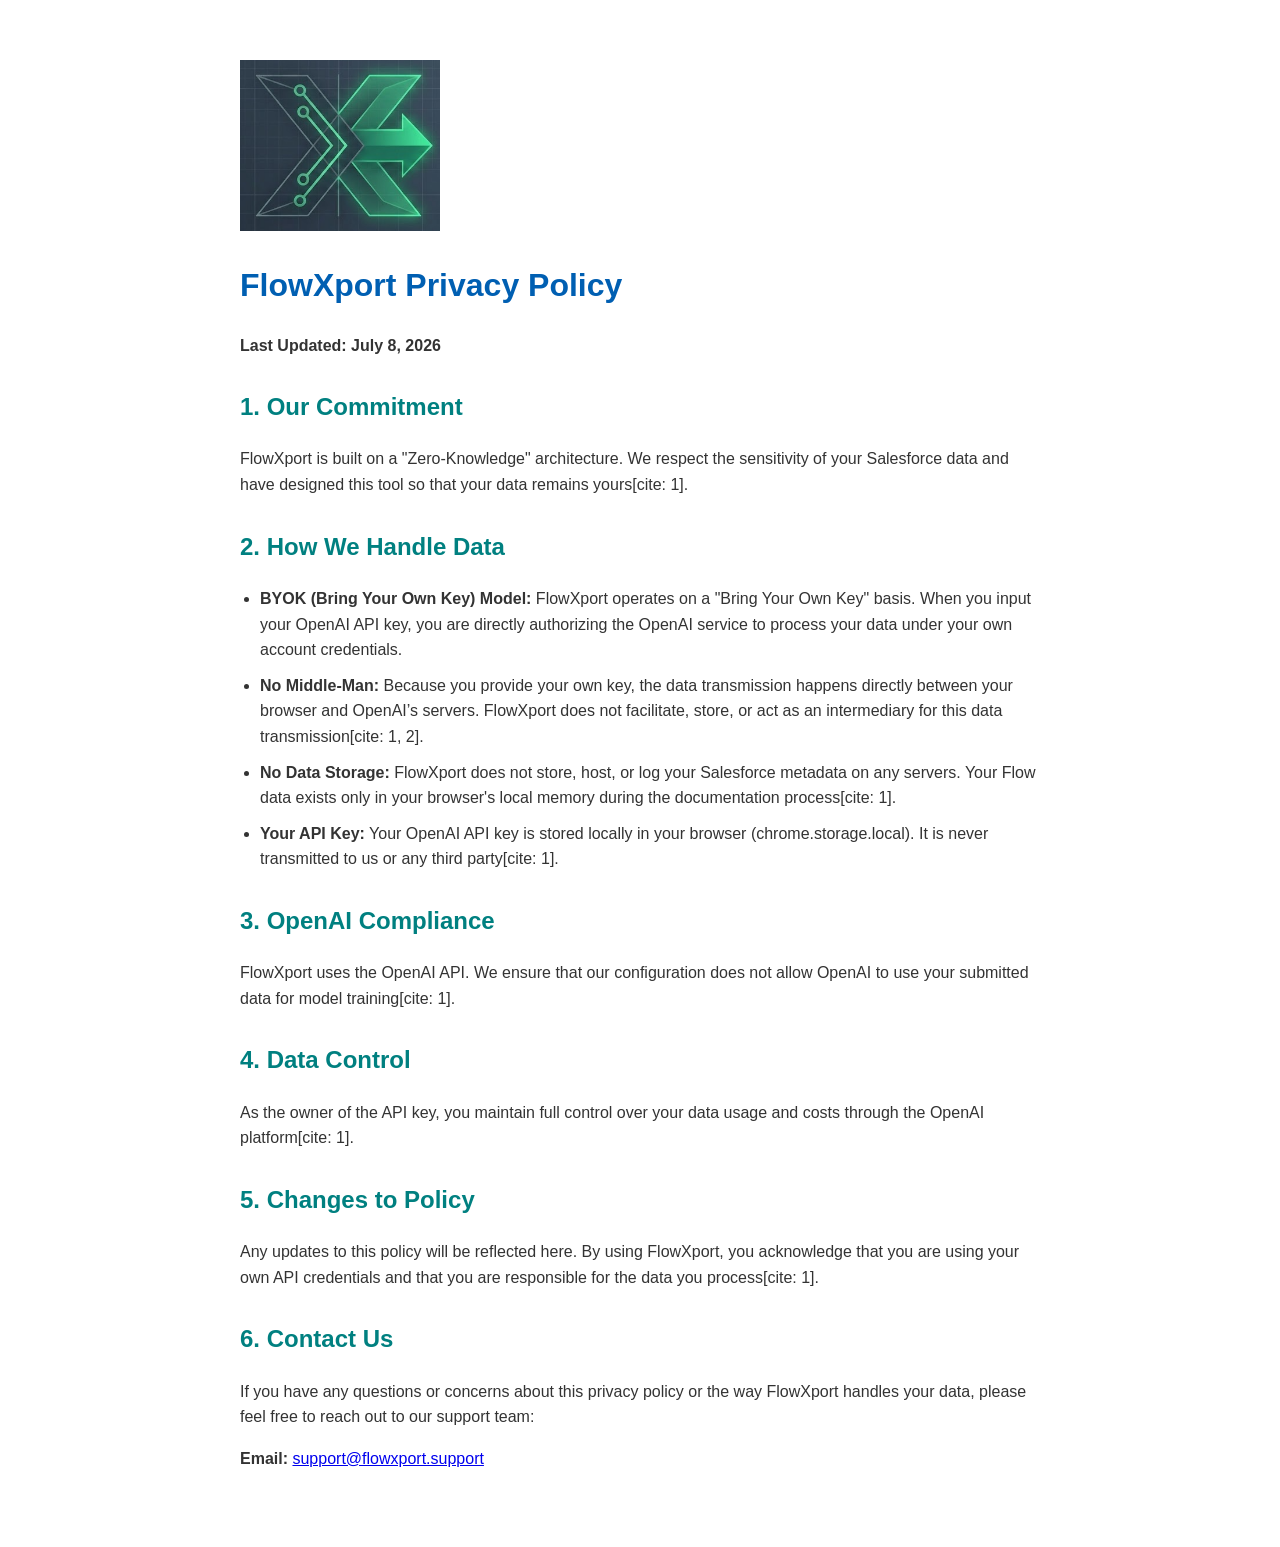
==== index.html @ b4d0e9b3 "Update index.html" ====
<!DOCTYPE html>
<html lang="en">
<head>
    <meta charset="UTF-8">
    <meta name="viewport" content="width=device-width, initial-scale=1.0">

    <div style="text-align: left; margin-bottom: 20px;">
    <img src="logo.png" alt="FlowXport Logo" style="max-width: 200px;">
    </div>
    <title>FlowXport Privacy Policy</title>
    <style>
        body { font-family: 'Segoe UI', Arial, sans-serif; line-height: 1.6; max-width: 800px; margin: 40px auto; padding: 20px; color: #333; }
        h1 { color: #005fb2; }
        h2 { color: #008080; margin-top: 30px; }
        ul { padding-left: 20px; }
        li { margin-bottom: 10px; }
    </style>
</head>
<body>

    <h1>FlowXport Privacy Policy</h1>
    <p><strong>Last Updated: July 8, 2026</strong></p>

    <h2>1. Our Commitment</h2>
    <p>FlowXport is built on a "Zero-Knowledge" architecture. We respect the sensitivity of your Salesforce data and have designed this tool so that your data remains yours[cite: 1].</p>

    <h2>2. How We Handle Data</h2>
    <ul>
        <li><strong>BYOK (Bring Your Own Key) Model:</strong> FlowXport operates on a "Bring Your Own Key" basis. When you input your OpenAI API key, you are directly authorizing the OpenAI service to process your data under your own account credentials.</li>
        <li><strong>No Middle-Man:</strong> Because you provide your own key, the data transmission happens directly between your browser and OpenAI’s servers. FlowXport does not facilitate, store, or act as an intermediary for this data transmission[cite: 1, 2].</li>
        <li><strong>No Data Storage:</strong> FlowXport does not store, host, or log your Salesforce metadata on any servers. Your Flow data exists only in your browser's local memory during the documentation process[cite: 1].</li>
        <li><strong>Your API Key:</strong> Your OpenAI API key is stored locally in your browser (chrome.storage.local). It is never transmitted to us or any third party[cite: 1].</li>
    </ul>

    <h2>3. OpenAI Compliance</h2>
    <p>FlowXport uses the OpenAI API. We ensure that our configuration does not allow OpenAI to use your submitted data for model training[cite: 1].</p>

    <h2>4. Data Control</h2>
    <p>As the owner of the API key, you maintain full control over your data usage and costs through the OpenAI platform[cite: 1].</p>

    <h2>5. Changes to Policy</h2>
    <p>Any updates to this policy will be reflected here. By using FlowXport, you acknowledge that you are using your own API credentials and that you are responsible for the data you process[cite: 1].</p>

    <h2>6. Contact Us</h2>
    <p>If you have any questions or concerns about this privacy policy or the way FlowXport handles your data, please feel free to reach out to our support team:</p>
    <p><strong>Email:</strong> <a href="mailto:help-desk@flowxport.support">support@flowxport.support</a></p>

</body>
</html>
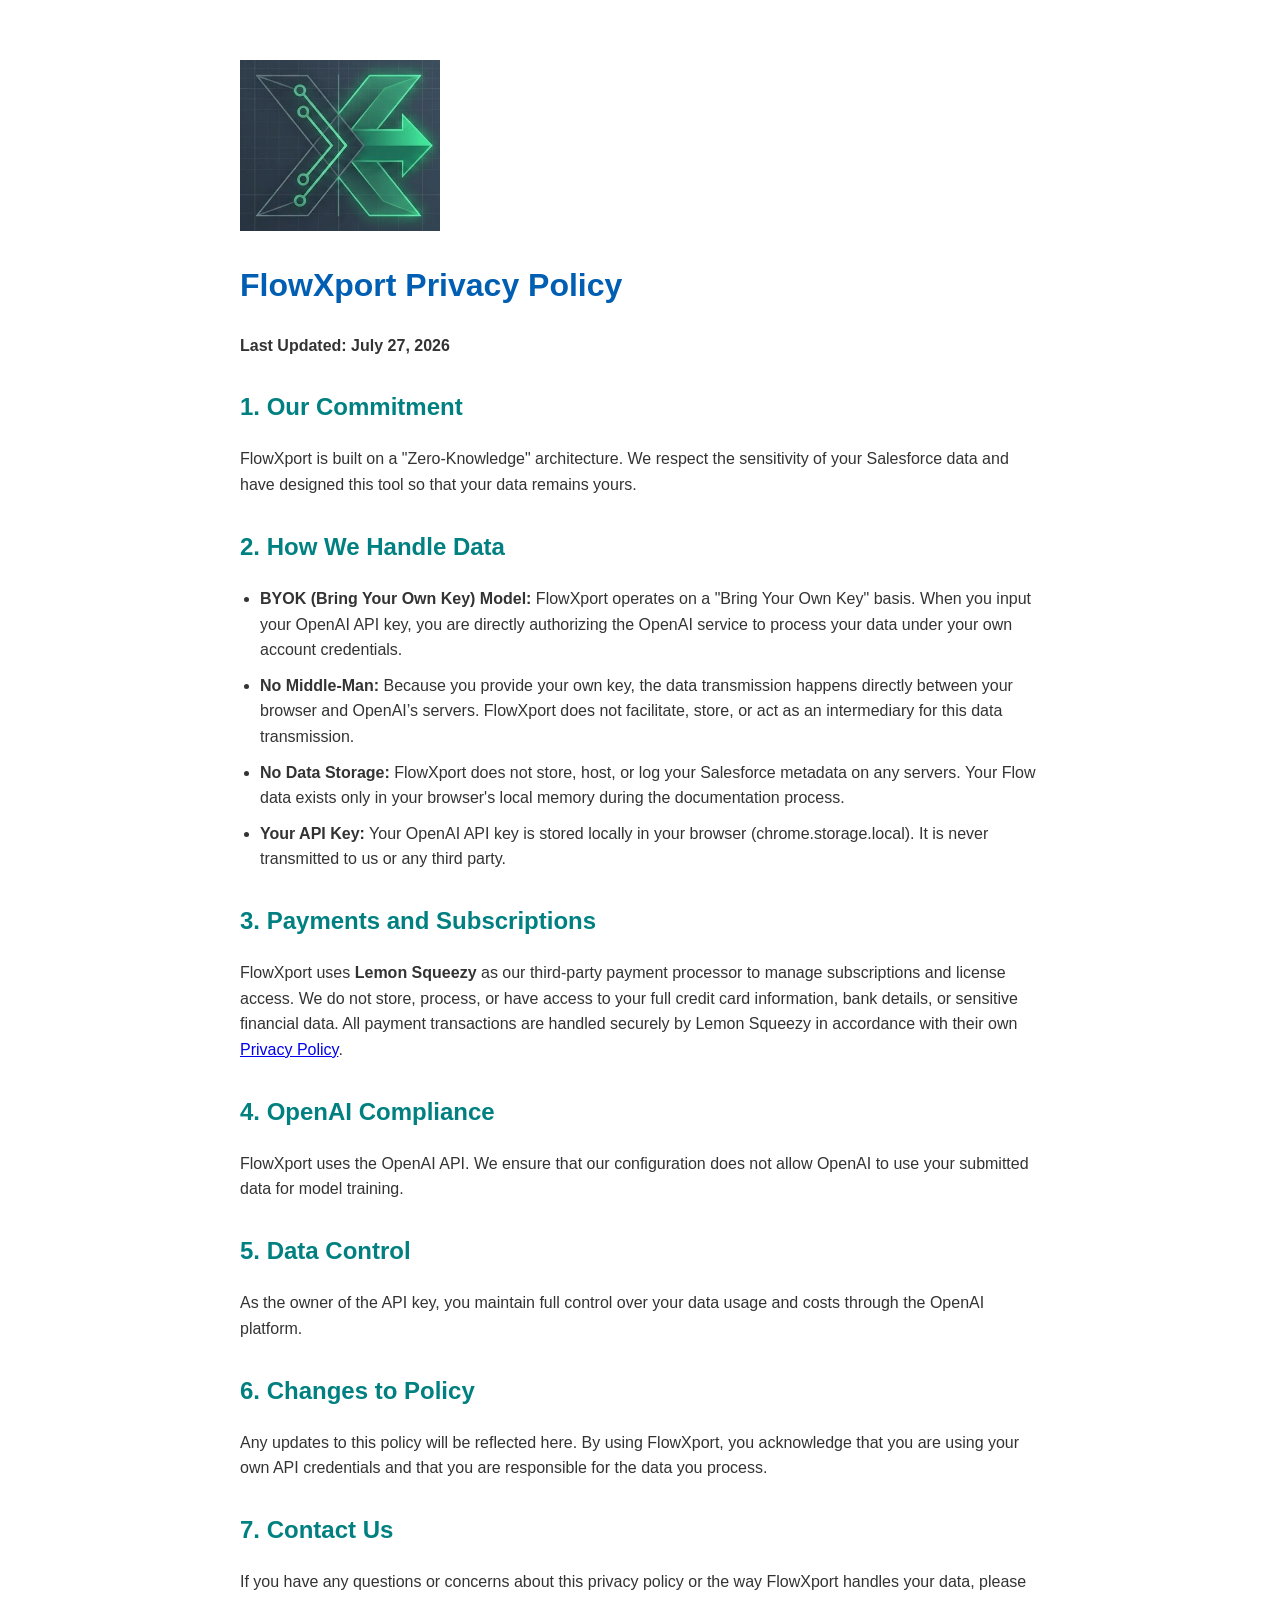
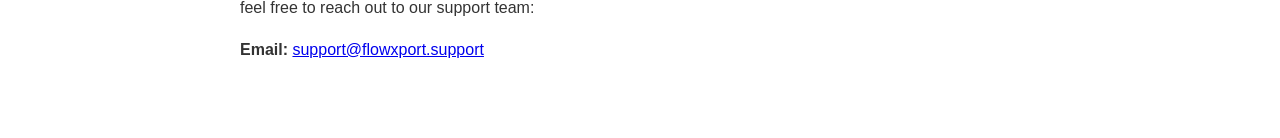
==== commit 15a0e84e: "Update index.html" ====
--- a/index.html
+++ b/index.html
@@ -19,29 +19,32 @@
 <body>
 
     <h1>FlowXport Privacy Policy</h1>
-    <p><strong>Last Updated: July 8, 2026</strong></p>
+    <p><strong>Last Updated: July 27, 2026</strong></p>
 
     <h2>1. Our Commitment</h2>
-    <p>FlowXport is built on a "Zero-Knowledge" architecture. We respect the sensitivity of your Salesforce data and have designed this tool so that your data remains yours[cite: 1].</p>
+    <p>FlowXport is built on a "Zero-Knowledge" architecture. We respect the sensitivity of your Salesforce data and have designed this tool so that your data remains yours.</p>
 
     <h2>2. How We Handle Data</h2>
     <ul>
         <li><strong>BYOK (Bring Your Own Key) Model:</strong> FlowXport operates on a "Bring Your Own Key" basis. When you input your OpenAI API key, you are directly authorizing the OpenAI service to process your data under your own account credentials.</li>
-        <li><strong>No Middle-Man:</strong> Because you provide your own key, the data transmission happens directly between your browser and OpenAI’s servers. FlowXport does not facilitate, store, or act as an intermediary for this data transmission[cite: 1, 2].</li>
-        <li><strong>No Data Storage:</strong> FlowXport does not store, host, or log your Salesforce metadata on any servers. Your Flow data exists only in your browser's local memory during the documentation process[cite: 1].</li>
-        <li><strong>Your API Key:</strong> Your OpenAI API key is stored locally in your browser (chrome.storage.local). It is never transmitted to us or any third party[cite: 1].</li>
+        <li><strong>No Middle-Man:</strong> Because you provide your own key, the data transmission happens directly between your browser and OpenAI’s servers. FlowXport does not facilitate, store, or act as an intermediary for this data transmission.</li>
+        <li><strong>No Data Storage:</strong> FlowXport does not store, host, or log your Salesforce metadata on any servers. Your Flow data exists only in your browser's local memory during the documentation process.</li>
+        <li><strong>Your API Key:</strong> Your OpenAI API key is stored locally in your browser (chrome.storage.local). It is never transmitted to us or any third party.</li>
     </ul>
 
-    <h2>3. OpenAI Compliance</h2>
-    <p>FlowXport uses the OpenAI API. We ensure that our configuration does not allow OpenAI to use your submitted data for model training[cite: 1].</p>
+    <h2>3. Payments and Subscriptions</h2>
+    <p>FlowXport uses <strong>Lemon Squeezy</strong> as our third-party payment processor to manage subscriptions and license access. We do not store, process, or have access to your full credit card information, bank details, or sensitive financial data. All payment transactions are handled securely by Lemon Squeezy in accordance with their own <a href="https://www.lemonsqueezy.com/privacy" target="_blank">Privacy Policy</a>.</p>
 
-    <h2>4. Data Control</h2>
-    <p>As the owner of the API key, you maintain full control over your data usage and costs through the OpenAI platform[cite: 1].</p>
+    <h2>4. OpenAI Compliance</h2>
+    <p>FlowXport uses the OpenAI API. We ensure that our configuration does not allow OpenAI to use your submitted data for model training.</p>
 
-    <h2>5. Changes to Policy</h2>
-    <p>Any updates to this policy will be reflected here. By using FlowXport, you acknowledge that you are using your own API credentials and that you are responsible for the data you process[cite: 1].</p>
+    <h2>5. Data Control</h2>
+    <p>As the owner of the API key, you maintain full control over your data usage and costs through the OpenAI platform.</p>
 
-    <h2>6. Contact Us</h2>
+    <h2>6. Changes to Policy</h2>
+    <p>Any updates to this policy will be reflected here. By using FlowXport, you acknowledge that you are using your own API credentials and that you are responsible for the data you process.</p>
+
+    <h2>7. Contact Us</h2>
     <p>If you have any questions or concerns about this privacy policy or the way FlowXport handles your data, please feel free to reach out to our support team:</p>
     <p><strong>Email:</strong> <a href="mailto:help-desk@flowxport.support">support@flowxport.support</a></p>
 
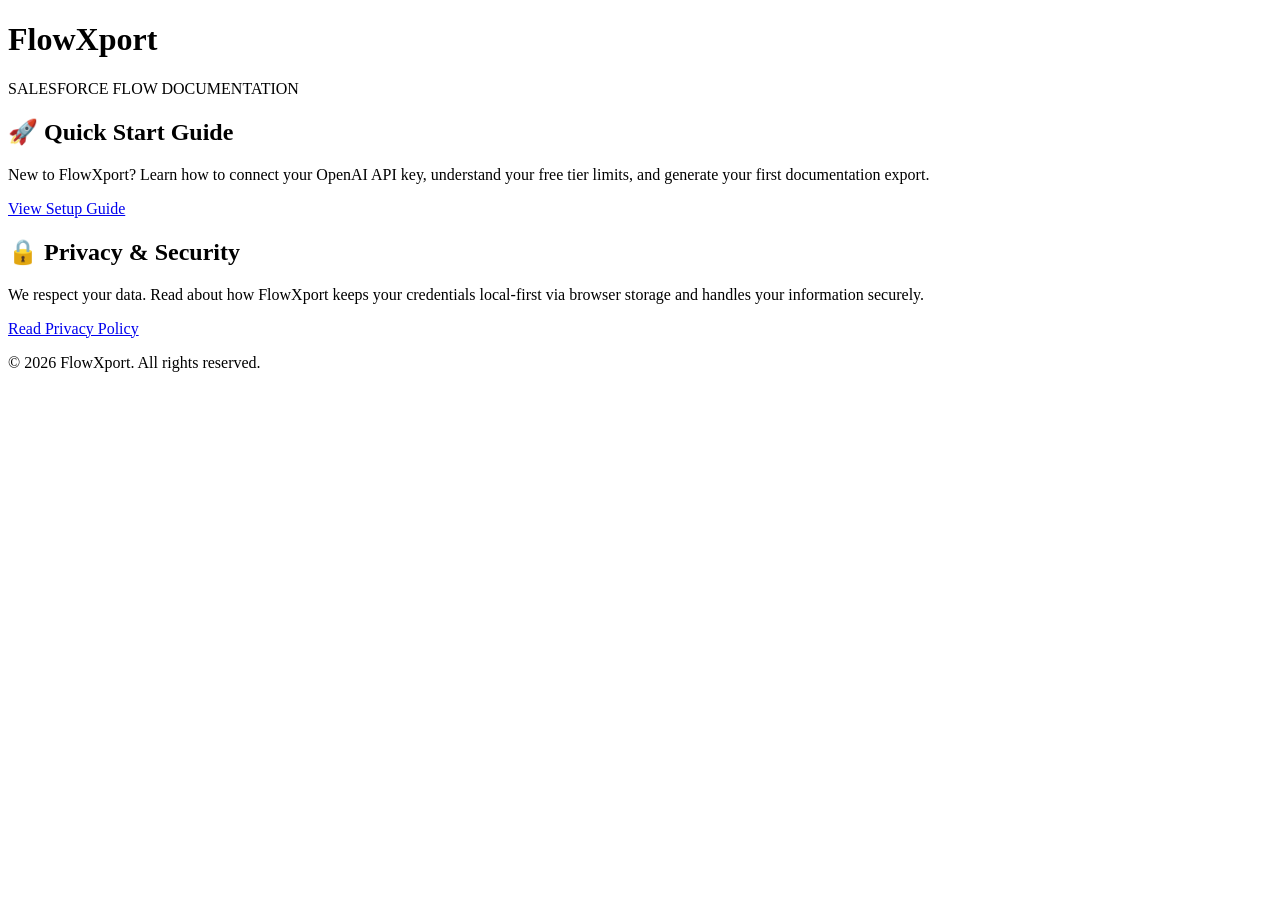
==== commit e034ce62: "Create index.html" ====
--- a/index.html
+++ b/index.html
@@ -3,50 +3,38 @@
 <head>
     <meta charset="UTF-8">
     <meta name="viewport" content="width=device-width, initial-scale=1.0">
-
-    <div style="text-align: left; margin-bottom: 20px;">
-    <img src="logo.png" alt="FlowXport Logo" style="max-width: 200px;">
-    </div>
-    <title>FlowXport Privacy Policy</title>
-    <style>
-        body { font-family: 'Segoe UI', Arial, sans-serif; line-height: 1.6; max-width: 800px; margin: 40px auto; padding: 20px; color: #333; }
-        h1 { color: #005fb2; }
-        h2 { color: #008080; margin-top: 30px; }
-        ul { padding-left: 20px; }
-        li { margin-bottom: 10px; }
-    </style>
+    <title>FlowXport - Support & Privacy</title>
+    <link rel="stylesheet" href="style.css">
 </head>
 <body>
+    <div class="container">
+        <!-- Hero Header -->
+        <header class="hero">
+            <h1 class="logo">FlowXport</h1>
+            <p class="subtitle">SALESFORCE FLOW DOCUMENTATION</p>
+        </header>
 
-    <h1>FlowXport Privacy Policy</h1>
-    <p><strong>Last Updated: July 27, 2026</strong></p>
+        <!-- Main Choice Hub -->
+        <main class="hub-grid">
+            <!-- Setup Guide Card -->
+            <div class="card primary-card">
+                <h2>🚀 Quick Start Guide</h2>
+                <p>New to FlowXport? Learn how to connect your OpenAI API key, understand your free tier limits, and generate your first documentation export.</p>
+                <a href="guide.html" class="btn primary-btn">View Setup Guide</a>
+            </div>
 
-    <h2>1. Our Commitment</h2>
-    <p>FlowXport is built on a "Zero-Knowledge" architecture. We respect the sensitivity of your Salesforce data and have designed this tool so that your data remains yours.</p>
+            <!-- Privacy Policy Card -->
+            <div class="card secondary-card">
+                <h2>🔒 Privacy & Security</h2>
+                <p>We respect your data. Read about how FlowXport keeps your credentials local-first via browser storage and handles your information securely.</p>
+                <a href="privacy.html" class="btn secondary-btn">Read Privacy Policy</a>
+            </div>
+        </main>
 
-    <h2>2. How We Handle Data</h2>
-    <ul>
-        <li><strong>BYOK (Bring Your Own Key) Model:</strong> FlowXport operates on a "Bring Your Own Key" basis. When you input your OpenAI API key, you are directly authorizing the OpenAI service to process your data under your own account credentials.</li>
-        <li><strong>No Middle-Man:</strong> Because you provide your own key, the data transmission happens directly between your browser and OpenAI’s servers. FlowXport does not facilitate, store, or act as an intermediary for this data transmission.</li>
-        <li><strong>No Data Storage:</strong> FlowXport does not store, host, or log your Salesforce metadata on any servers. Your Flow data exists only in your browser's local memory during the documentation process.</li>
-        <li><strong>Your API Key:</strong> Your OpenAI API key is stored locally in your browser (chrome.storage.local). It is never transmitted to us or any third party.</li>
-    </ul>
-
-    <h2>3. Payments and Subscriptions</h2>
-    <p>FlowXport uses <strong>Lemon Squeezy</strong> as our third-party payment processor to manage subscriptions and license access. We do not store, process, or have access to your full credit card information, bank details, or sensitive financial data. All payment transactions are handled securely by Lemon Squeezy in accordance with their own <a href="https://www.lemonsqueezy.com/privacy" target="_blank">Privacy Policy</a>.</p>
-
-    <h2>4. OpenAI Compliance</h2>
-    <p>FlowXport uses the OpenAI API. We ensure that our configuration does not allow OpenAI to use your submitted data for model training.</p>
-
-    <h2>5. Data Control</h2>
-    <p>As the owner of the API key, you maintain full control over your data usage and costs through the OpenAI platform.</p>
-
-    <h2>6. Changes to Policy</h2>
-    <p>Any updates to this policy will be reflected here. By using FlowXport, you acknowledge that you are using your own API credentials and that you are responsible for the data you process.</p>
-
-    <h2>7. Contact Us</h2>
-    <p>If you have any questions or concerns about this privacy policy or the way FlowXport handles your data, please feel free to reach out to our support team:</p>
-    <p><strong>Email:</strong> <a href="mailto:help-desk@flowxport.support">support@flowxport.support</a></p>
-
+        <!-- Footer -->
+        <footer>
+            <p>&copy; 2026 FlowXport. All rights reserved.</p>
+        </footer>
+    </div>
 </body>
 </html>
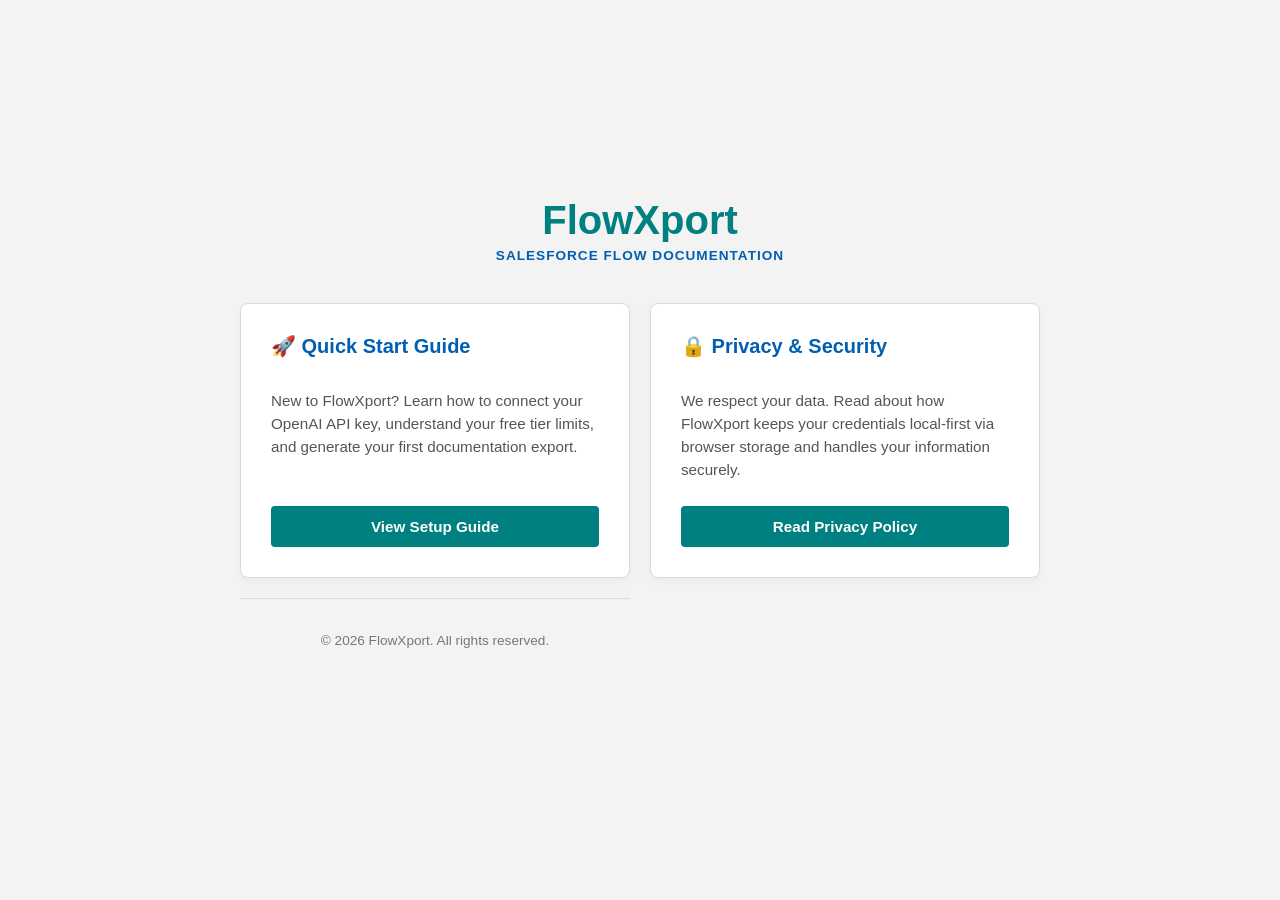
==== commit 3454be77: "Update index.html" ====
--- a/index.html
+++ b/index.html
@@ -24,12 +24,11 @@
             </div>
 
             <!-- Privacy Policy Card -->
-            <div class="card secondary-card">
-                <h2>🔒 Privacy & Security</h2>
-                <p>We respect your data. Read about how FlowXport keeps your credentials local-first via browser storage and handles your information securely.</p>
-                <a href="privacy.html" class="btn secondary-btn">Read Privacy Policy</a>
-            </div>
-        </main>
+        <div class="card secondary-card">
+            <h2>🔒 Privacy & Security</h2>
+            <p>We respect your data. Read about how FlowXport keeps your credentials local-first via browser storage and handles your information securely.</p>
+            <a href="privacy.html" class="btn primary-btn">Read Privacy Policy</a>
+        </div>
 
         <!-- Footer -->
         <footer>
--- a/style.css
+++ b/style.css
@@ -0,0 +1,219 @@
+:root {
+    --sf-blue: #005fb2;
+    --fx-accent: #008080;
+    --text-main: #2e2e2e;
+    --bg-surface: #ffffff;
+    --bg-page: #f3f3f3;
+    --border-color: #dddbda;
+}
+
+body {
+    font-family: 'Segoe UI', Arial, sans-serif;
+    background-color: var(--bg-page);
+    color: var(--text-main);
+    margin: 0;
+    padding: 0;
+    display: flex;
+    justify-content: center;
+    align-items: center;
+    min-height: 100vh;
+}
+
+.container {
+    max-width: 800px;
+    width: 90%;
+    padding: 40px 20px;
+    text-align: center;
+}
+
+.hero {
+    margin-bottom: 40px;
+}
+
+.logo {
+    font-weight: 800;
+    font-size: 2.5rem;
+    color: var(--fx-accent);
+    margin: 0;
+}
+
+.subtitle {
+    font-size: 0.85rem;
+    color: var(--sf-blue);
+    letter-spacing: 1px;
+    margin-top: 5px;
+    font-weight: 600;
+}
+
+.hub-grid {
+    display: grid;
+    grid-template-columns: repeat(auto-fit, minmax(300px, 1fr));
+    gap: 20px;
+    margin-bottom: 40px;
+}
+
+.card {
+    background: var(--bg-surface);
+    padding: 30px;
+    border-radius: 8px;
+    border: 1px solid var(--border-color);
+    box-shadow: 0 4px 6px rgba(0,0,0,0.04);
+    text-align: left;
+    display: flex;
+    flex-direction: column;
+    justify-content: space-between;
+}
+
+.card h2 {
+    color: var(--sf-blue);
+    font-size: 1.25rem;
+    margin-top: 0;
+}
+
+.card p {
+    color: #555;
+    font-size: 0.95rem;
+    line-height: 1.5;
+    flex-grow: 1;
+    margin-bottom: 25px;
+}
+
+.btn {
+    display: block;
+    text-align: center;
+    padding: 12px;
+    text-decoration: none;
+    border-radius: 4px;
+    font-weight: bold;
+    font-size: 0.95rem;
+    transition: background 0.2s;
+}
+
+.primary-btn {
+    background-color: var(--fx-accent);
+    color: white;
+}
+
+.primary-btn:hover {
+    background-color: #006666;
+}
+
+.secondary-btn {
+    background-color: #e0e0e0;
+    color: var(--text-main);
+}
+
+.secondary-btn:hover {
+    background-color: #d0d0d0;
+}
+
+footer {
+    font-size: 0.85rem;
+    color: #777;
+    border-top: 1px solid var(--border-color);
+    padding-top: 20px;
+}
+
+/* --- Additional Layout Adjustments for Inner Pages --- */
+
+.page-container {
+    text-align: left;
+    max-width: 750px;
+    margin: 0 auto;
+    display: block;
+}
+
+.page-header {
+    display: flex;
+    justify-content: space-between;
+    align-items: center;
+    margin-bottom: 20px;
+}
+
+.logo-small {
+    font-size: 1.5rem;
+    color: var(--fx-accent);
+    margin: 0;
+}
+
+.back-link {
+    color: var(--sf-blue);
+    text-decoration: none;
+    font-weight: 600;
+    font-size: 0.9rem;
+}
+
+.back-link:hover {
+    text-decoration: underline;
+}
+
+.content-box {
+    background: var(--bg-surface);
+    padding: 40px;
+    border-radius: 8px;
+    border: 1px solid var(--border-color);
+    box-shadow: 0 4px 6px rgba(0,0,0,0.04);
+    margin-bottom: 30px;
+    text-align: left;
+}
+
+.content-box h2 {
+    color: var(--sf-blue);
+    margin-top: 0;
+    font-size: 1.75rem;
+}
+
+.content-box h3 {
+    color: var(--sf-blue);
+    font-size: 1.1rem;
+    margin-top: 30px;
+}
+
+.intro-text {
+    font-size: 1.05rem;
+    color: #555;
+    line-height: 1.6;
+}
+
+/* Responsive Video Container (Ready for YouTube Embed) */
+.video-container {
+    position: relative;
+    width: 100%;
+    padding-bottom: 56.25%; /* 16:9 Aspect Ratio */
+    background: #111;
+    border-radius: 6px;
+    overflow: hidden;
+    margin: 25px 0;
+}
+
+.video-placeholder {
+    position: absolute;
+    top: 0;
+    left: 0;
+    width: 100%;
+    height: 100%;
+    display: flex;
+    justify-content: center;
+    align-items: center;
+    color: #aaa;
+    font-weight: 600;
+    background: linear-gradient(135deg, #2a2a2a, #1a1a1a);
+}
+
+.steps-list ul {
+    text-align: left;
+    margin: 10px 0;
+    padding-left: 20px;
+    color: #444;
+    line-height: 1.6;
+}
+
+.steps-list p {
+    color: #444;
+    line-height: 1.6;
+}
+
+.bottom-nav {
+    margin-top: 40px;
+    text-align: center;
+}
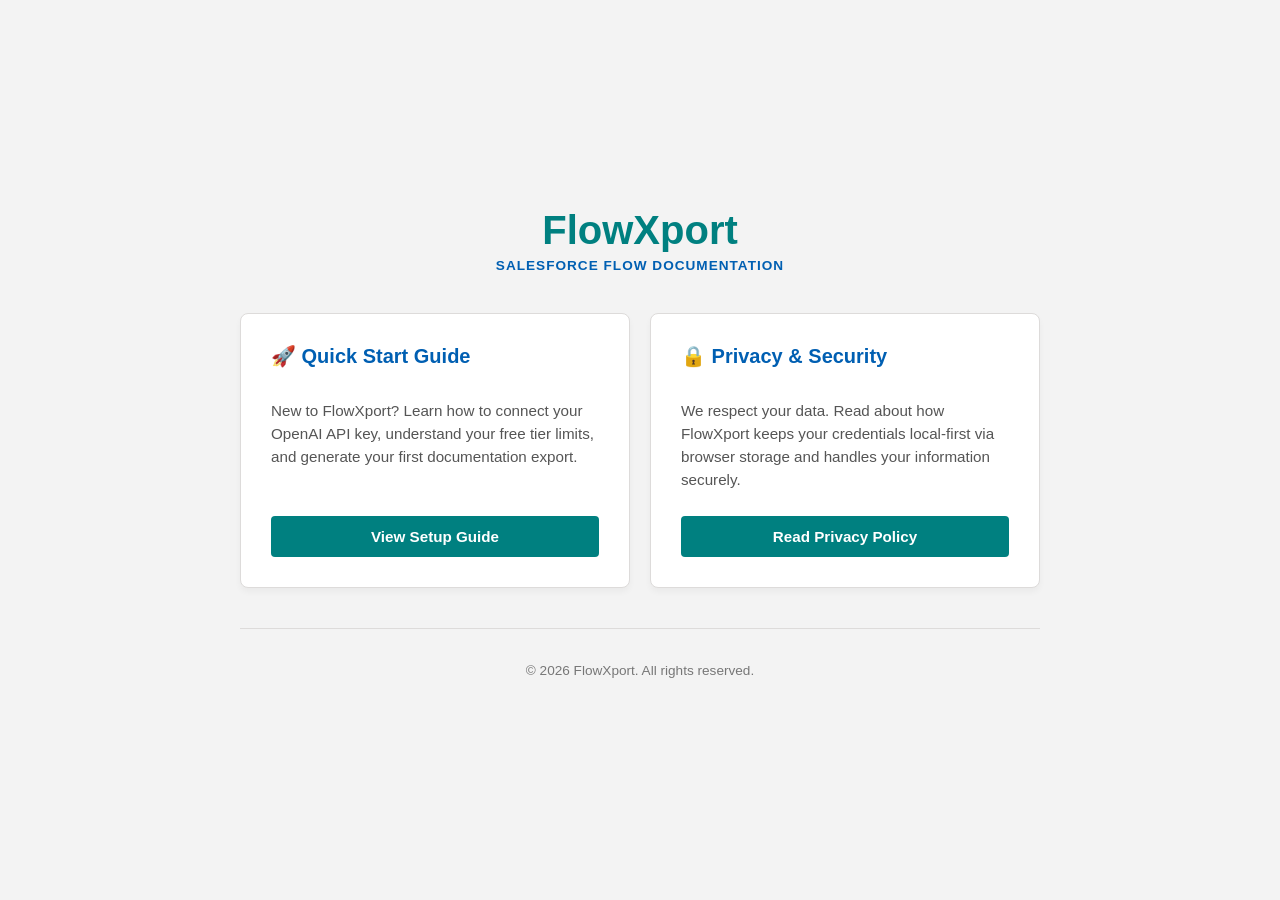
==== commit d9c127a9: "Update index.html" ====
--- a/index.html
+++ b/index.html
@@ -24,13 +24,14 @@
             </div>
 
             <!-- Privacy Policy Card -->
-        <div class="card secondary-card">
-            <h2>🔒 Privacy & Security</h2>
-            <p>We respect your data. Read about how FlowXport keeps your credentials local-first via browser storage and handles your information securely.</p>
-            <a href="privacy.html" class="btn primary-btn">Read Privacy Policy</a>
-        </div>
+            <div class="card secondary-card">
+                <h2>🔒 Privacy & Security</h2>
+                <p>We respect your data. Read about how FlowXport keeps your credentials local-first via browser storage and handles your information securely.</p>
+                <a href="privacy.html" class="btn primary-btn">Read Privacy Policy</a>
+            </div>
+        </main>
 
-        <!-- Footer -->
+        <!-- Footer (Now correctly outside the grid) -->
         <footer>
             <p>&copy; 2026 FlowXport. All rights reserved.</p>
         </footer>
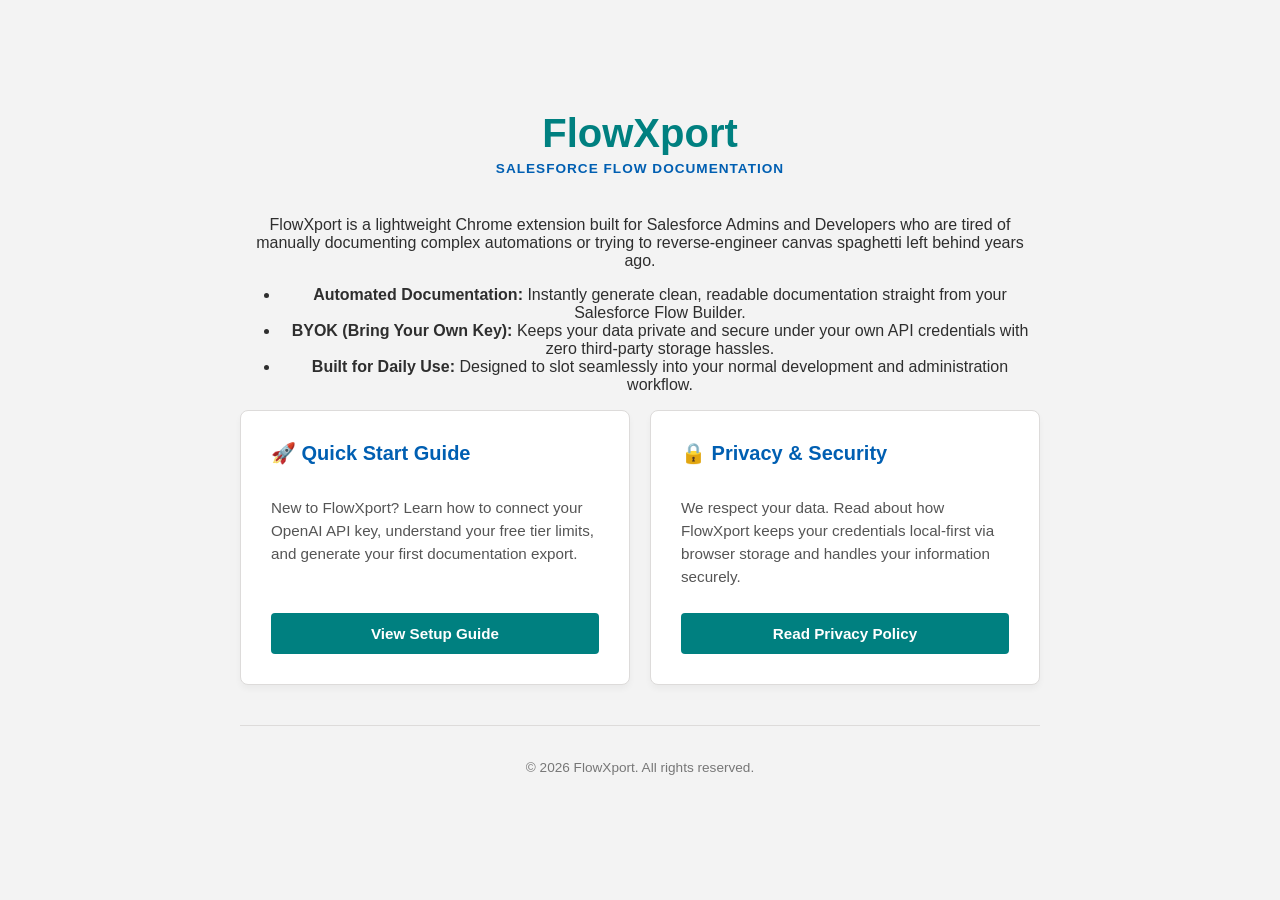
==== commit d4d428e6: "Update index.html" ====
--- a/index.html
+++ b/index.html
@@ -13,6 +13,18 @@
             <h1 class="logo">FlowXport</h1>
             <p class="subtitle">SALESFORCE FLOW DOCUMENTATION</p>
         </header>
+
+        <!-- About Section (Placed outside the grid, full-width) -->
+        <section class="about-section">
+        <p>
+        FlowXport is a lightweight Chrome extension built for Salesforce Admins and Developers who are tired of manually documenting complex automations or trying to reverse-engineer canvas spaghetti left behind years ago.
+        </p>
+        <ul class="about-bullets">
+        <li><strong>Automated Documentation:</strong> Instantly generate clean, readable documentation straight from your Salesforce Flow Builder.</li>
+        <li><strong>BYOK (Bring Your Own Key):</strong> Keeps your data private and secure under your own API credentials with zero third-party storage hassles.</li>
+        <li><strong>Built for Daily Use:</strong> Designed to slot seamlessly into your normal development and administration workflow.</li>
+        </ul>
+        </section>
 
         <!-- Main Choice Hub -->
         <main class="hub-grid">
--- a/style.css
+++ b/style.css
@@ -179,25 +179,19 @@
 .video-container {
     position: relative;
     width: 100%;
-    padding-bottom: 56.25%; /* 16:9 Aspect Ratio */
-    background: #111;
-    border-radius: 6px;
+    aspect-ratio: 16 / 9;
+    margin-bottom: 20px;
+    border-radius: 8px;
     overflow: hidden;
-    margin: 25px 0;
-}
-
-.video-placeholder {
+}
+
+.video-container iframe {
     position: absolute;
     top: 0;
     left: 0;
     width: 100%;
     height: 100%;
-    display: flex;
-    justify-content: center;
-    align-items: center;
-    color: #aaa;
-    font-weight: 600;
-    background: linear-gradient(135deg, #2a2a2a, #1a1a1a);
+    border: 0;
 }
 
 .steps-list ul {
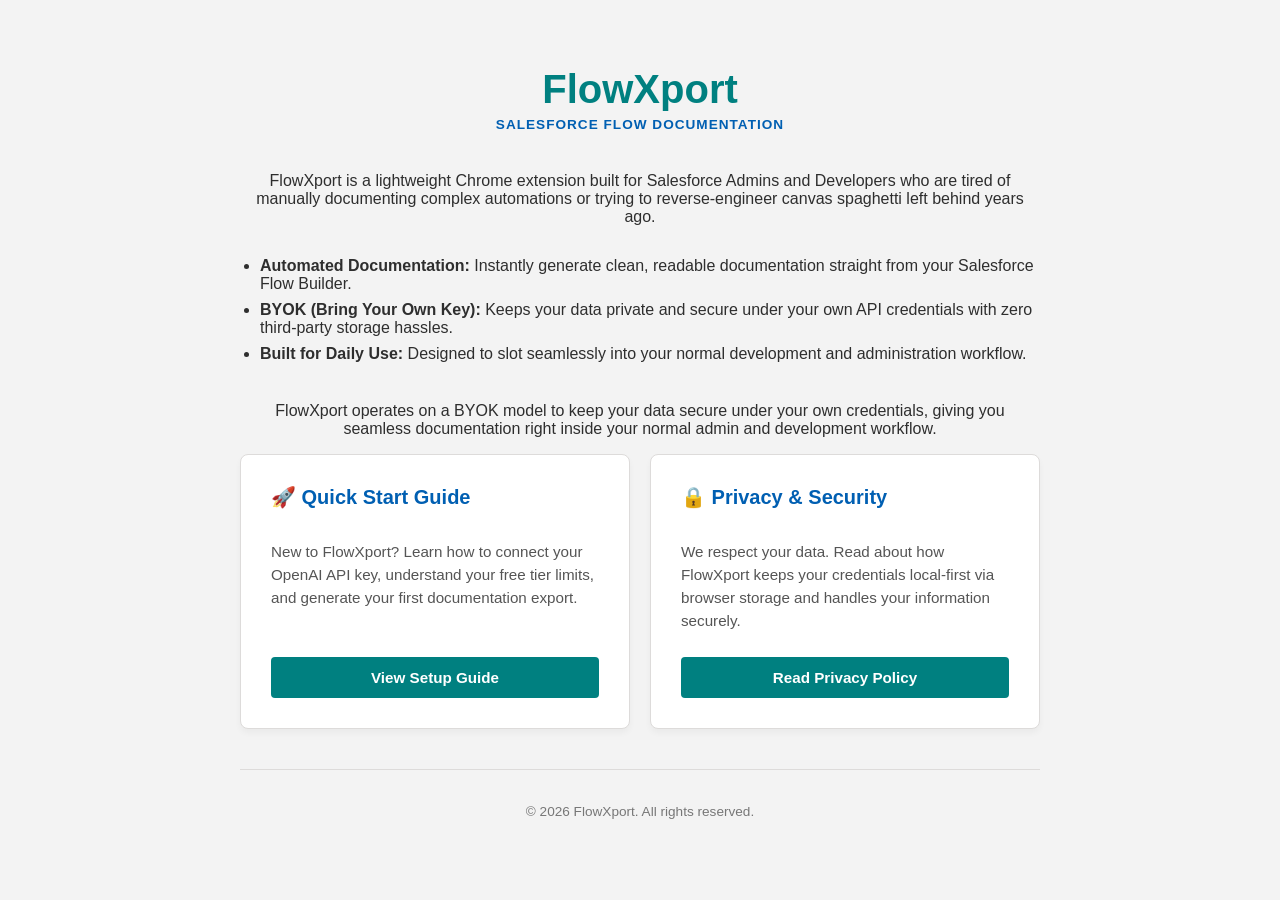
==== commit a890b98f: "Update index.html" ====
--- a/index.html
+++ b/index.html
@@ -15,7 +15,7 @@
         </header>
 
         <!-- About Section (Placed outside the grid, full-width) -->
-        <section class="about-section">
+        <section class="about-card">
         <p>
         FlowXport is a lightweight Chrome extension built for Salesforce Admins and Developers who are tired of manually documenting complex automations or trying to reverse-engineer canvas spaghetti left behind years ago.
         </p>
@@ -24,6 +24,9 @@
         <li><strong>BYOK (Bring Your Own Key):</strong> Keeps your data private and secure under your own API credentials with zero third-party storage hassles.</li>
         <li><strong>Built for Daily Use:</strong> Designed to slot seamlessly into your normal development and administration workflow.</li>
         </ul>
+        <p class="about-footer-text">
+        FlowXport operates on a BYOK model to keep your data secure under your own credentials, giving you seamless documentation right inside your normal admin and development workflow.
+        </p>
         </section>
 
         <!-- Main Choice Hub -->
--- a/style.css
+++ b/style.css
@@ -211,3 +211,28 @@
     margin-top: 40px;
     text-align: center;
 }
+
+.about-section {
+    text-align: center;
+    max-width: 700px;
+    margin: 0 auto 40px auto;
+    color: #4a5568;
+    font-size: 1.05rem;
+    line-height: 1.6;
+}
+
+.about-section p + p,
+.about-section p + ul {
+    margin-top: 15px;
+}
+
+.about-bullets {
+    text-align: left;
+    display: inline-block;
+    margin: 15px auto;
+    padding-left: 20px;
+}
+
+.about-bullets li {
+    margin-bottom: 8px;
+}
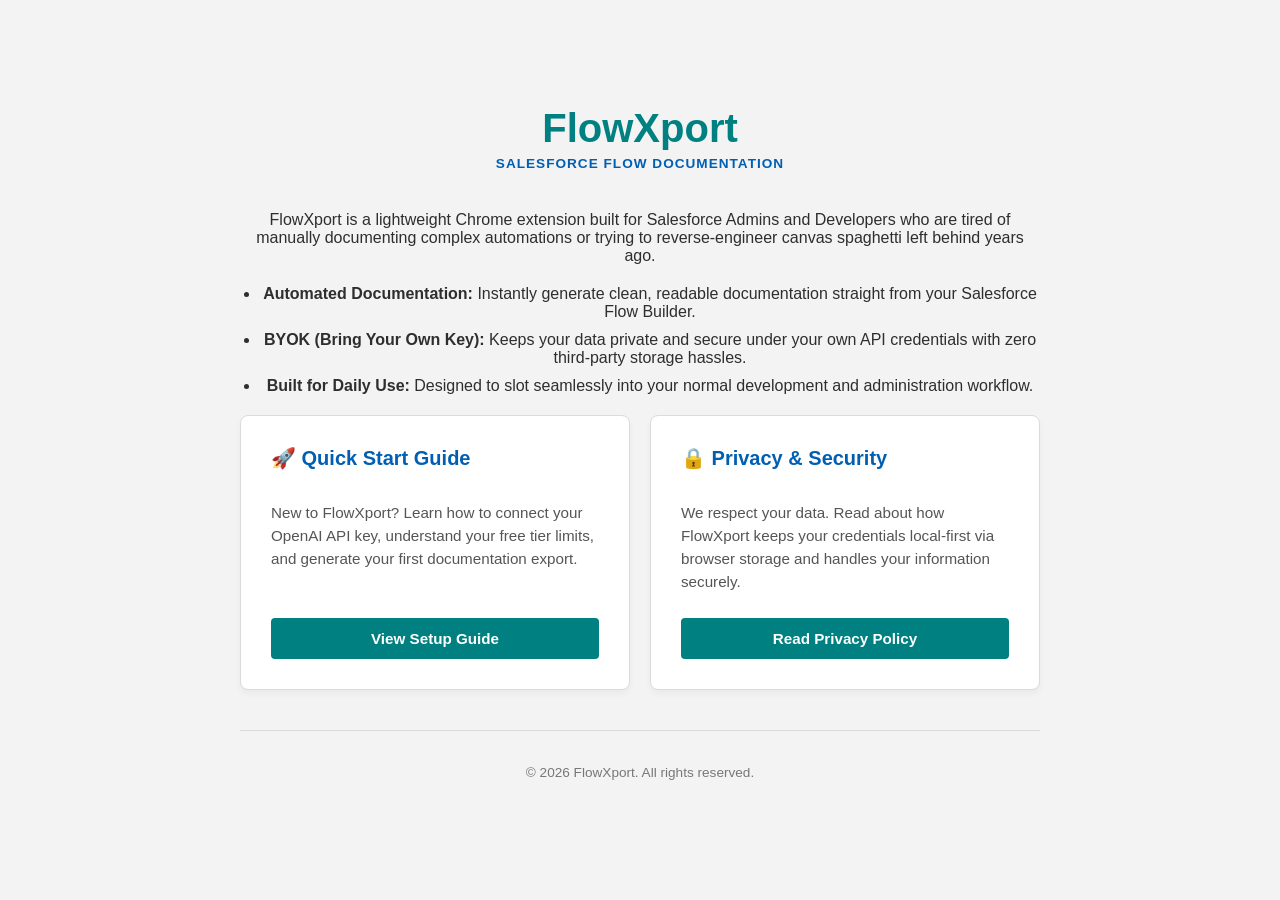
==== commit b7d03932: "Update index.html" ====
--- a/index.html
+++ b/index.html
@@ -15,18 +15,16 @@
         </header>
 
         <!-- About Section (Placed outside the grid, full-width) -->
-        <section class="about-card">
-        <p>
+        <section class="about-section">
+        <p class="about-lead">
         FlowXport is a lightweight Chrome extension built for Salesforce Admins and Developers who are tired of manually documenting complex automations or trying to reverse-engineer canvas spaghetti left behind years ago.
         </p>
+    
         <ul class="about-bullets">
         <li><strong>Automated Documentation:</strong> Instantly generate clean, readable documentation straight from your Salesforce Flow Builder.</li>
         <li><strong>BYOK (Bring Your Own Key):</strong> Keeps your data private and secure under your own API credentials with zero third-party storage hassles.</li>
         <li><strong>Built for Daily Use:</strong> Designed to slot seamlessly into your normal development and administration workflow.</li>
         </ul>
-        <p class="about-footer-text">
-        FlowXport operates on a BYOK model to keep your data secure under your own credentials, giving you seamless documentation right inside your normal admin and development workflow.
-        </p>
         </section>
 
         <!-- Main Choice Hub -->
--- a/style.css
+++ b/style.css
@@ -212,27 +212,36 @@
     text-align: center;
 }
 
-.about-section {
-    text-align: center;
-    max-width: 700px;
-    margin: 0 auto 40px auto;
+.about-card {
+    background: #ffffff;
+    border: 1px solid #e2e8f0;
+    border-radius: 12px;
+    padding: 30px;
+    width: 100%;
+    max-width: 664px; /* Matches the combined width or sits nicely centered */
+    margin: 0 auto 30px auto;
+    box-shadow: 0 4px 6px -1px rgba(0, 0, 0, 0.05);
+    text-align: left; /* Aligns bullets naturally while text flows cleanly */
     color: #4a5568;
-    font-size: 1.05rem;
-    line-height: 1.6;
-}
-
-.about-section p + p,
-.about-section p + ul {
-    margin-top: 15px;
+    font-size: 1rem;
+    line-height: 1.6;
+}
+
+.about-card p {
+    margin-bottom: 16px;
+    text-align: center; /* Keeps introductory and closing paragraphs centered */
 }
 
 .about-bullets {
-    text-align: left;
-    display: inline-block;
-    margin: 15px auto;
+    margin: 20px 0;
     padding-left: 20px;
 }
 
 .about-bullets li {
-    margin-bottom: 8px;
-}
+    margin-bottom: 10px;
+}
+
+.about-footer-text {
+    margin-top: 16px;
+    margin-bottom: 0;
+}
